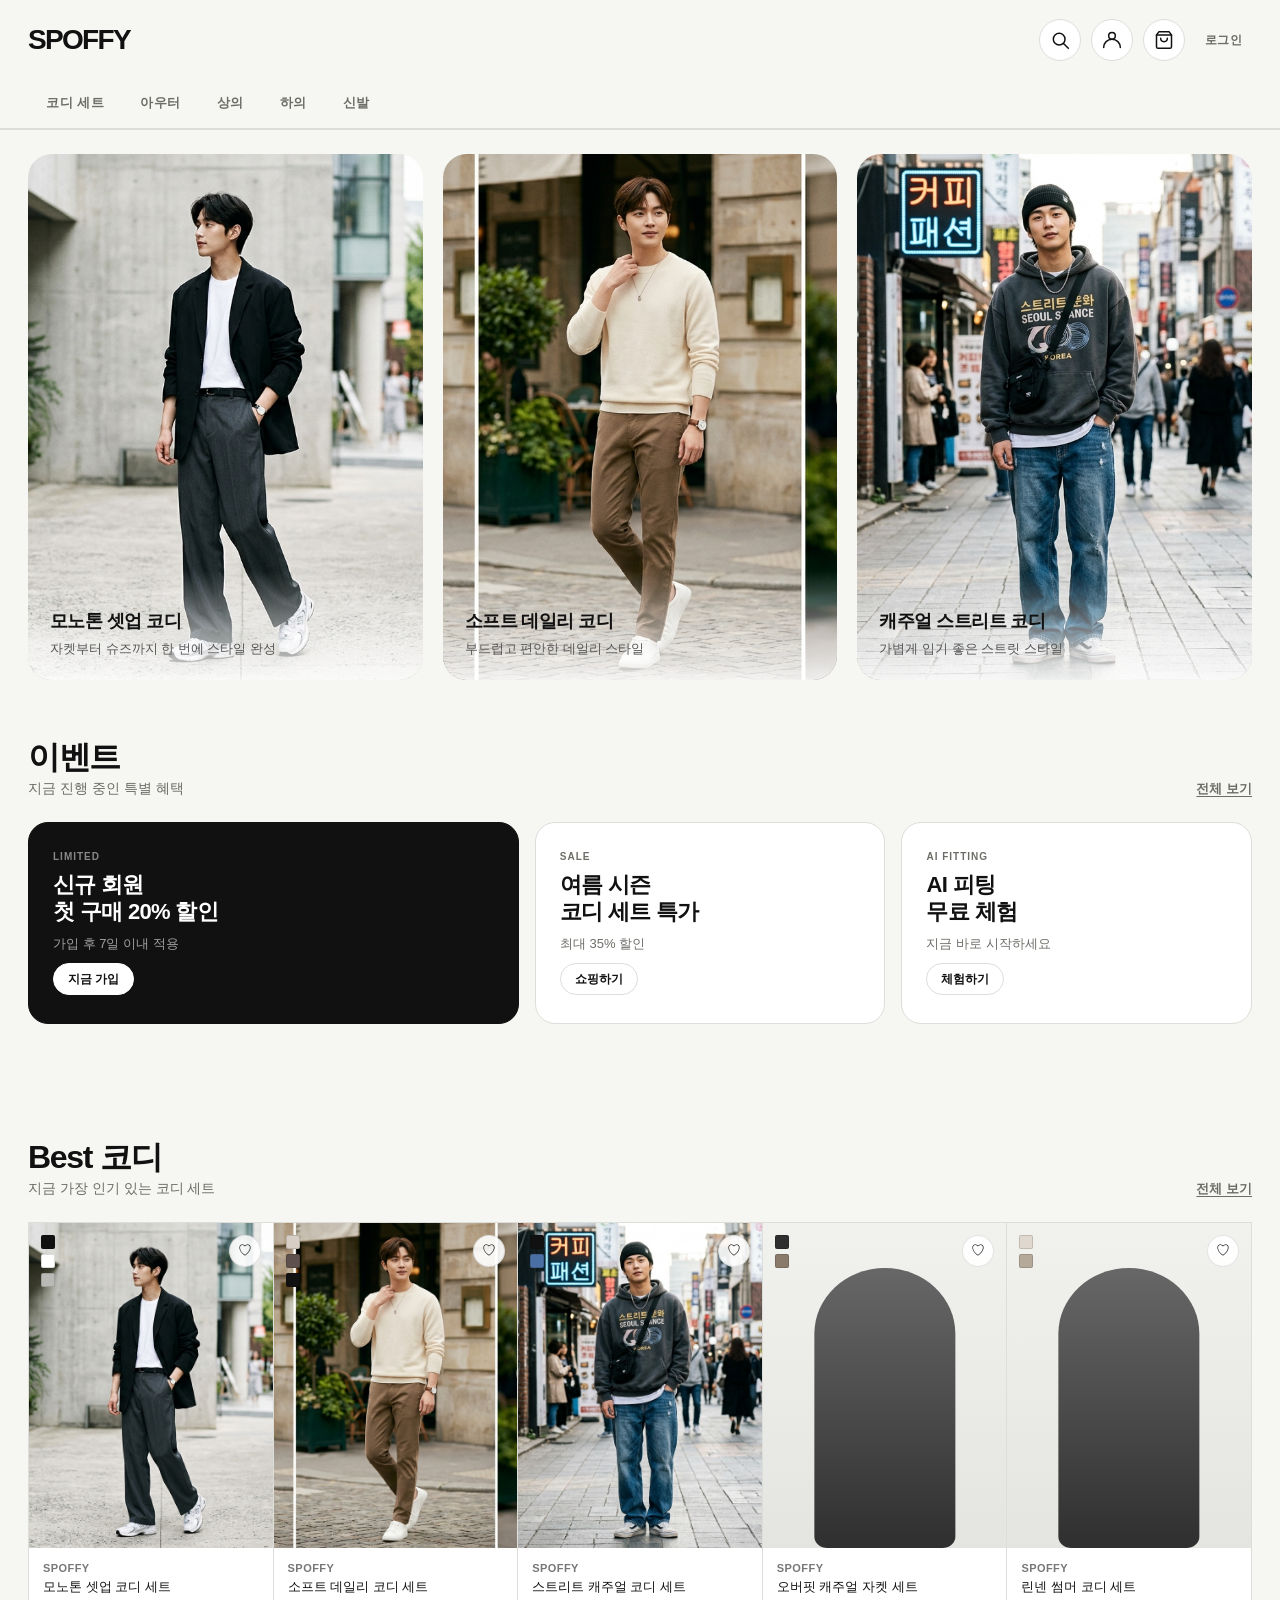
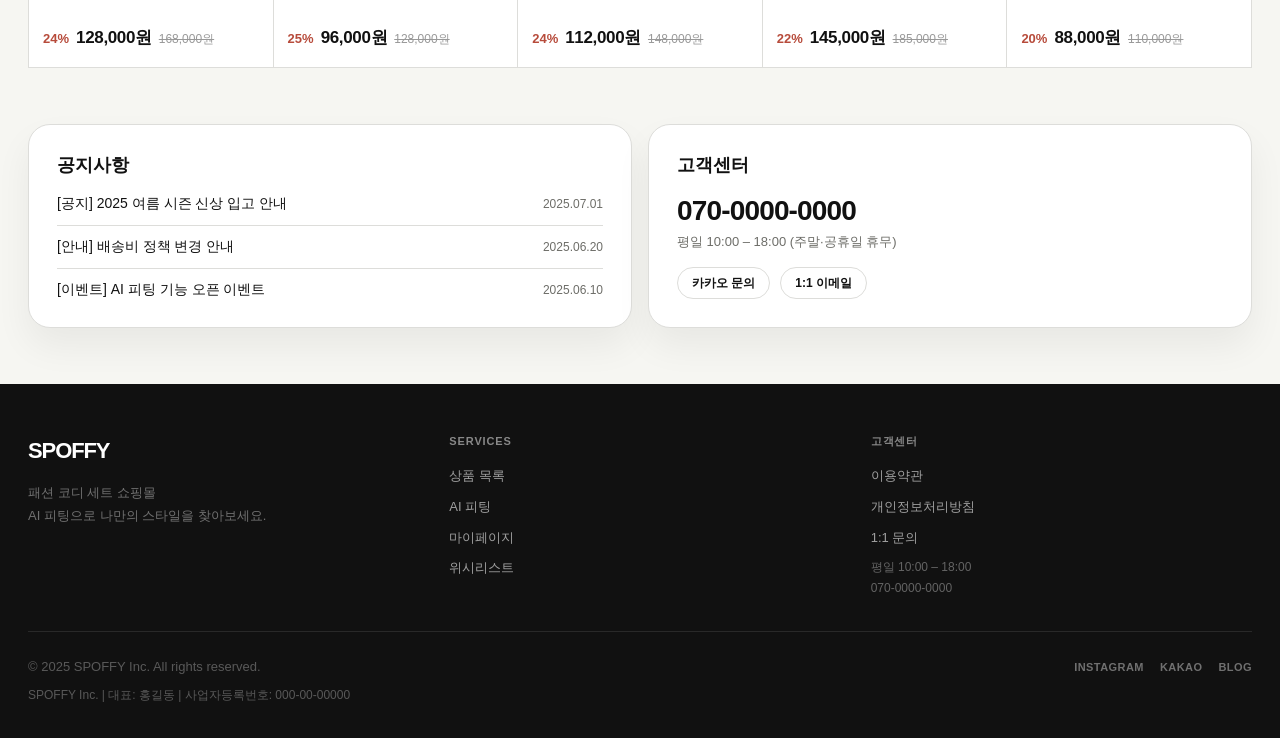
==== index.html @ dd61e9a0 "first" ====
<!DOCTYPE html>
<html lang="ko">
<head>
  <meta charset="utf-8"/>
  <meta name="viewport" content="width=device-width, initial-scale=1.0"/>
  <title>SPOFFY - 패션 코디 세트 쇼핑몰</title>
  <link rel="stylesheet" href="css/common.css"/>
  <link rel="stylesheet" href="css/index.css"/>
</head>
<body>

  <!-- ── HEADER ── -->
  <header class="top-line">
    <div class="wrap topbar">
      <a href="index.html" class="brand" aria-label="SPOFFY 홈">
        <span class="brand-text">Spoffy</span>
      </a>
      <div class="header-actions">
        <button class="icon-action" aria-label="검색" onclick="window.location.href='product-list.html'">
          <svg viewBox="0 0 24 24"><circle cx="11" cy="11" r="7"/><line x1="16.5" y1="16.5" x2="22" y2="22"/></svg>
        </button>
        <a href="mypage.html" class="icon-action" aria-label="마이페이지">
          <svg viewBox="0 0 24 24"><circle cx="12" cy="7" r="4"/><path d="M2 21c0-5.523 4.477-10 10-10s10 4.477 10 10"/></svg>
        </a>
        <a href="cart.html" class="icon-action" aria-label="장바구니" style="position:relative;">
          <svg viewBox="0 0 24 24"><path d="M6 2L3 6v14a2 2 0 002 2h14a2 2 0 002-2V6l-3-4z"/><line x1="3" y1="6" x2="21" y2="6"/><path d="M16 10a4 4 0 01-8 0"/></svg>
          <span class="cart-badge hidden">0</span>
        </a>
        <button id="header-login-btn" class="header-text-btn" onclick="window.location.href='login.html'">로그인</button>
        <button id="header-logout-btn" class="header-text-btn hidden">로그아웃</button>
      </div>
    </div>
    <nav class="category-row" aria-label="카테고리">
      <div class="wrap">
        <ul class="categories">
          <li><a href="product-list.html?cat=set">코디 세트</a></li>
          <li><a href="product-list.html?cat=outer">아우터</a></li>
          <li><a href="product-list.html?cat=top">상의</a></li>
          <li><a href="product-list.html?cat=bottom">하의</a></li>
          <li><a href="product-list.html?cat=shoes">신발</a></li>
        </ul>
      </div>
    </nav>
  </header>

  <!-- ── MAIN ── -->
  <main>

    <!-- B-1. 메인 배너 (카드 그리드) -->
    <section class="hero-section" aria-label="메인 배너">
      <div class="wrap">
        <div class="hero-grid">

          <a href="product-detail.html?id=1" class="hero-card">
            <img src="image/모노톤 셋업 코디 세트.png" alt="모노톤 셋업 코디"/>
            <div class="hero-overlay">
              <strong>모노톤 셋업 코디</strong>
              <span>자켓부터 슈즈까지 한 번에 스타일 완성</span>
            </div>
          </a>

          <a href="product-detail.html?id=2" class="hero-card">
            <img src="image/소프트 데일리 코디.png" alt="소프트 데일리 코디"/>
            <div class="hero-overlay">
              <strong>소프트 데일리 코디</strong>
              <span>부드럽고 편안한 데일리 스타일</span>
            </div>
          </a>

          <a href="product-detail.html?id=3" class="hero-card">
            <img src="image/스트리트 패션.png" alt="스트리트 패션"/>
            <div class="hero-overlay">
              <strong>캐주얼 스트리트 코디</strong>
              <span>가볍게 입기 좋은 스트릿 스타일</span>
            </div>
          </a>

        </div>
      </div>
    </section>

    <!-- B-2. 이벤트 배너 -->
    <section class="section event-section">
      <div class="wrap">
        <div class="section-head">
          <div>
            <h2>이벤트</h2>
            <p>지금 진행 중인 특별 혜택</p>
          </div>
          <a href="product-list.html?cat=event" class="section-link">전체 보기</a>
        </div>
        <div class="event-grid">
          <article class="event-card event-card-primary">
            <div class="event-tag">LIMITED</div>
            <strong class="event-title">신규 회원<br>첫 구매 20% 할인</strong>
            <span class="event-sub">가입 후 7일 이내 적용</span>
            <a href="signup.html" class="btn primary sm event-cta">지금 가입</a>
          </article>
          <article class="event-card">
            <div class="event-tag">SALE</div>
            <strong class="event-title">여름 시즌<br>코디 세트 특가</strong>
            <span class="event-sub">최대 35% 할인</span>
            <a href="product-list.html?cat=set" class="btn sm event-cta">쇼핑하기</a>
          </article>
          <article class="event-card">
            <div class="event-tag">AI FITTING</div>
            <strong class="event-title">AI 피팅<br>무료 체험</strong>
            <span class="event-sub">지금 바로 시작하세요</span>
            <a href="ai-fitting.html" class="btn sm event-cta">체험하기</a>
          </article>
        </div>
      </div>
    </section>

    <!-- Best Products -->
    <section class="section" id="best-section">
      <div class="wrap">
        <div class="section-head">
          <div>
            <h2>Best 코디</h2>
            <p>지금 가장 인기 있는 코디 세트</p>
          </div>
          <a href="product-list.html" class="section-link">전체 보기</a>
        </div>
        <div class="product-grid" id="best-products">
          <!-- JS로 렌더링 -->
        </div>
      </div>
    </section>

    <!-- B-3. 공지 / 고객센터 -->
    <section class="section notice-section">
      <div class="wrap">
        <div class="notice-grid">
          <div class="notice-card panel">
            <h3 class="notice-title">공지사항</h3>
            <ul class="notice-list">
              <li><a href="#">[공지] 2025 여름 시즌 신상 입고 안내</a><span>2025.07.01</span></li>
              <li><a href="#">[안내] 배송비 정책 변경 안내</a><span>2025.06.20</span></li>
              <li><a href="#">[이벤트] AI 피팅 기능 오픈 이벤트</a><span>2025.06.10</span></li>
            </ul>
          </div>
          <div class="notice-card panel">
            <h3 class="notice-title">고객센터</h3>
            <div class="cs-info">
              <p class="cs-number">070-0000-0000</p>
              <p class="cs-hours">평일 10:00 – 18:00 (주말·공휴일 휴무)</p>
              <div style="display:flex;gap:10px;margin-top:16px;">
                <a href="#" class="btn sm">카카오 문의</a>
                <a href="#" class="btn sm">1:1 이메일</a>
              </div>
            </div>
          </div>
        </div>
      </div>
    </section>

  </main>

  <!-- ── FOOTER ── -->
  <footer class="site-footer">
    <div class="wrap">
      <div class="footer-inner">
        <div>
          <div class="footer-brand-text">Spoffy</div>
          <p class="footer-desc">패션 코디 세트 쇼핑몰<br>AI 피팅으로 나만의 스타일을 찾아보세요.</p>
        </div>
        <div class="footer-col">
          <h4>Services</h4>
          <a href="product-list.html">상품 목록</a>
          <a href="ai-fitting.html">AI 피팅</a>
          <a href="mypage.html">마이페이지</a>
          <a href="wishlist.html">위시리스트</a>
        </div>
        <div class="footer-col">
          <h4>고객센터</h4>
          <a href="#">이용약관</a>
          <a href="#">개인정보처리방침</a>
          <a href="#">1:1 문의</a>
          <p style="margin-top:8px;font-size:12px;color:rgba(255,255,255,0.35)">평일 10:00 – 18:00<br>070-0000-0000</p>
        </div>
      </div>
      <div class="footer-bottom">
        <p class="footer-copyright">© 2025 SPOFFY Inc. All rights reserved.</p>
        <div class="footer-sns">
          <a href="#">Instagram</a>
          <a href="#">Kakao</a>
          <a href="#">Blog</a>
        </div>
      </div>
      <p class="footer-info">SPOFFY Inc. | 대표: 홍길동 | 사업자등록번호: 000-00-00000</p>
    </div>
  </footer>

  <div id="toast-container"></div>

  <script src="js/common.js"></script>
  <script src="js/index.js"></script>
</body>
</html>
---- css/common.css ----
/* ========================================
   SPOFFY - Common CSS
   Design System, Layout, Header, Footer, Components
   ======================================== */

/* ── CSS Variables ── */
:root {
  --bg: #f6f6f2;
  --panel: #ffffff;
  --line: #ddddda;
  --text: #111111;
  --muted: #6d6d68;
  --soft: #efefea;
  --accent: #b74b3b;
  --shadow: 0 18px 36px rgba(0, 0, 0, 0.06);
  --shadow-md: 0 8px 20px rgba(0, 0, 0, 0.08);
  --radius: 22px;
  --radius-sm: 14px;
  --max: 1440px;
  --header-h: 80px;
}

/* ── Reset ── */
*, *::before, *::after { box-sizing: border-box; }
html, body {
  margin: 0;
  padding: 0;
  background: var(--bg);
  color: var(--text);
  font-family: Inter, Pretendard, 'Noto Sans KR', Arial, sans-serif;
  -webkit-font-smoothing: antialiased;
}
body.modal-open { overflow: hidden; }
a { color: inherit; text-decoration: none; }
button, input, select, textarea { font: inherit; }
img { display: block; max-width: 100%; }
ul, ol { list-style: none; margin: 0; padding: 0; }
h1, h2, h3, h4, h5, h6 { margin: 0; }
p { margin: 0; }

/* ── Utility ── */
.hidden { display: none !important; }
.sr-only {
  position: absolute; width: 1px; height: 1px;
  padding: 0; margin: -1px; overflow: hidden;
  clip: rect(0,0,0,0); border: 0;
}

/* ── Layout ── */
.wrap {
  max-width: var(--max);
  margin: 0 auto;
  padding: 0 28px;
}
.page { padding: 24px 0 60px; }

/* ── Panel ── */
.panel {
  background: var(--panel);
  border: 1px solid var(--line);
  border-radius: var(--radius);
  box-shadow: var(--shadow);
}

/* ========================================
   HEADER
   ======================================== */
.top-line {
  position: sticky;
  top: 0;
  z-index: 100;
  background: rgba(246, 246, 242, 0.96);
  backdrop-filter: blur(12px);
  -webkit-backdrop-filter: blur(12px);
  border-bottom: 1px solid var(--line);
}

.topbar {
  display: flex;
  align-items: center;
  justify-content: space-between;
  gap: 20px;
  height: var(--header-h);
}

/* Logo */
.brand {
  display: flex;
  align-items: center;
  cursor: pointer;
  text-decoration: none;
  flex-shrink: 0;
}
.brand-text {
  font-size: 28px;
  font-weight: 900;
  letter-spacing: -0.06em;
  color: var(--text);
  text-transform: uppercase;
}

/* Category row */
.category-row {
  border-bottom: 1px solid var(--line);
  background: var(--bg);
}
.categories {
  display: flex;
  gap: 0;
  overflow-x: auto;
  white-space: nowrap;
  padding: 0;
  font-size: 13px;
  font-weight: 700;
  text-transform: uppercase;
  letter-spacing: 0.04em;
  scrollbar-width: none;
}
.categories::-webkit-scrollbar { display: none; }
.categories a {
  padding: 14px 18px;
  color: var(--muted);
  transition: color 0.18s;
  display: inline-flex;
  align-items: center;
  border-bottom: 2px solid transparent;
}
.categories a:hover,
.categories a.active {
  color: var(--text);
  border-bottom-color: var(--text);
}

/* Header actions */
.header-actions {
  display: flex;
  align-items: center;
  gap: 10px;
  flex-shrink: 0;
}
.icon-action {
  width: 42px;
  height: 42px;
  border-radius: 50%;
  border: 1px solid var(--line);
  background: #fff;
  display: grid;
  place-items: center;
  cursor: pointer;
  transition: transform 0.18s, box-shadow 0.18s;
  color: var(--text);
  position: relative;
}
.icon-action:hover {
  transform: translateY(-1px);
  box-shadow: var(--shadow-md);
}

/* Cart badge */
.cart-badge {
  position: absolute;
  top: -4px;
  right: -4px;
  min-width: 18px;
  height: 18px;
  border-radius: 999px;
  background: var(--text);
  color: #fff;
  font-size: 10px;
  font-weight: 800;
  display: flex;
  align-items: center;
  justify-content: center;
  padding: 0 4px;
  line-height: 1;
}
.cart-badge.hidden { display: none; }

/* SVG icons */
.icon-action svg {
  width: 20px;
  height: 20px;
  stroke: currentColor;
  fill: none;
  stroke-width: 1.8;
  stroke-linecap: round;
  stroke-linejoin: round;
}

/* Login/Logout text button */
.header-text-btn {
  background: none;
  border: none;
  padding: 6px 10px;
  cursor: pointer;
  font-size: 12px;
  font-weight: 700;
  text-transform: uppercase;
  letter-spacing: 0.04em;
  color: var(--muted);
  transition: color 0.18s;
}
.header-text-btn:hover { color: var(--text); }

/* ========================================
   FOOTER
   ======================================== */
.site-footer {
  background: var(--text);
  color: rgba(255, 255, 255, 0.6);
  padding: 48px 0 32px;
  font-size: 13px;
  line-height: 1.75;
}
.footer-inner {
  display: grid;
  grid-template-columns: 1fr 1fr 1fr;
  gap: 40px;
  padding-bottom: 32px;
  border-bottom: 1px solid rgba(255, 255, 255, 0.1);
}
.footer-brand-text {
  font-size: 22px;
  font-weight: 900;
  letter-spacing: -0.05em;
  color: #fff;
  text-transform: uppercase;
  margin-bottom: 12px;
}
.footer-desc { color: rgba(255, 255, 255, 0.4); }
.footer-col h4 {
  font-size: 11px;
  font-weight: 800;
  letter-spacing: 0.08em;
  text-transform: uppercase;
  color: rgba(255, 255, 255, 0.5);
  margin-bottom: 14px;
}
.footer-col a {
  display: block;
  color: rgba(255, 255, 255, 0.6);
  margin-bottom: 8px;
  transition: color 0.18s;
}
.footer-col a:hover { color: #fff; }
.footer-bottom {
  display: flex;
  align-items: center;
  justify-content: space-between;
  gap: 16px;
  padding-top: 24px;
  flex-wrap: wrap;
}
.footer-copyright { color: rgba(255, 255, 255, 0.3); }
.footer-sns {
  display: flex;
  gap: 16px;
}
.footer-sns a {
  color: rgba(255, 255, 255, 0.4);
  font-size: 11px;
  font-weight: 700;
  letter-spacing: 0.04em;
  text-transform: uppercase;
  transition: color 0.18s;
}
.footer-sns a:hover { color: #fff; }
.footer-info {
  font-size: 12px;
  color: rgba(255, 255, 255, 0.3);
  margin-top: 6px;
}

/* ========================================
   COMMON COMPONENTS
   ======================================== */

/* Buttons */
.btn {
  display: inline-flex;
  align-items: center;
  justify-content: center;
  gap: 8px;
  border: 1px solid var(--line);
  background: #fff;
  color: var(--text);
  border-radius: 999px;
  padding: 13px 20px;
  cursor: pointer;
  font-size: 14px;
  font-weight: 700;
  line-height: 1;
  transition: background 0.18s, color 0.18s, border-color 0.18s, transform 0.12s, box-shadow 0.18s;
  white-space: nowrap;
}
.btn:hover { transform: translateY(-1px); box-shadow: var(--shadow-md); }
.btn:active { transform: translateY(0); }
.btn.primary {
  background: var(--text);
  color: #fff;
  border-color: var(--text);
}
.btn.primary:hover { background: #333; border-color: #333; }
.btn.accent {
  background: var(--text);
  color: #fff;
  border-color: var(--text);
  box-shadow: 0 14px 24px rgba(0, 0, 0, 0.10);
}
.btn.wide { width: 100%; }
.btn.lg { padding: 16px 28px; font-size: 15px; }
.btn.sm { padding: 9px 14px; font-size: 12px; }
.btn:disabled {
  opacity: 0.4;
  cursor: not-allowed;
  transform: none;
  box-shadow: none;
}

/* Form inputs */
.form-group { display: grid; gap: 6px; }
.form-label {
  font-size: 12px;
  font-weight: 800;
  letter-spacing: 0.04em;
  text-transform: uppercase;
  color: var(--muted);
}
.input {
  width: 100%;
  padding: 14px 16px;
  border: 1px solid var(--line);
  border-radius: var(--radius-sm);
  background: #fff;
  outline: none;
  font-size: 14px;
  transition: border-color 0.18s;
}
.input:focus { border-color: var(--text); }
.input.error { border-color: var(--accent); }
.input-error-msg {
  font-size: 12px;
  color: var(--accent);
}
select.input {
  appearance: none;
  -webkit-appearance: none;
  background-image: url("data:image/svg+xml,%3Csvg xmlns='http://www.w3.org/2000/svg' width='12' height='8' viewBox='0 0 12 8'%3E%3Cpath d='M1 1l5 5 5-5' stroke='%23666' stroke-width='1.5' fill='none' stroke-linecap='round'/%3E%3C/svg%3E");
  background-repeat: no-repeat;
  background-position: right 14px center;
  padding-right: 36px;
  cursor: pointer;
}

/* Checkbox */
.checkbox-label {
  display: flex;
  align-items: center;
  gap: 10px;
  cursor: pointer;
  font-size: 14px;
}
.checkbox-label input[type="checkbox"] {
  width: 18px;
  height: 18px;
  accent-color: var(--text);
  cursor: pointer;
  flex-shrink: 0;
}

/* Chip / Tag filters */
.chip-bar { display: flex; gap: 8px; flex-wrap: wrap; }
.chip {
  border: 1px solid var(--line);
  background: #fff;
  padding: 9px 14px;
  border-radius: 999px;
  font-size: 13px;
  font-weight: 700;
  cursor: pointer;
  transition: background 0.15s, border-color 0.15s, color 0.15s;
}
.chip:hover { border-color: var(--text); }
.chip.active {
  background: var(--text);
  border-color: var(--text);
  color: #fff;
}

/* Accordion */
.accordion { display: grid; gap: 10px; }
.acc-item {
  border: 1px solid var(--line);
  border-radius: 16px;
  overflow: hidden;
  background: #fff;
}
.acc-head {
  width: 100%;
  display: flex;
  align-items: center;
  justify-content: space-between;
  gap: 12px;
  padding: 15px 18px;
  background: #fff;
  border: 0;
  cursor: pointer;
  font-size: 14px;
  font-weight: 700;
  text-align: left;
  transition: background 0.15s;
}
.acc-head:hover { background: var(--soft); }
.acc-arrow {
  font-size: 18px;
  color: var(--muted);
  transition: transform 0.2s;
  flex-shrink: 0;
  line-height: 1;
}
.acc-item.open .acc-arrow { transform: rotate(180deg); }
.acc-body {
  padding: 0 18px 16px;
  color: #555;
  display: none;
  line-height: 1.75;
  font-size: 14px;
}
.acc-item.open .acc-body { display: block; }

/* Toast */
#toast-container {
  position: fixed;
  bottom: 28px;
  left: 50%;
  transform: translateX(-50%);
  z-index: 9999;
  display: flex;
  flex-direction: column;
  gap: 10px;
  pointer-events: none;
}
.toast {
  background: var(--text);
  color: #fff;
  padding: 14px 22px;
  border-radius: 999px;
  font-size: 14px;
  font-weight: 600;
  box-shadow: 0 8px 24px rgba(0, 0, 0, 0.2);
  white-space: nowrap;
  animation: toast-in 0.25s ease;
  pointer-events: auto;
}
.toast.fade-out { animation: toast-out 0.25s ease forwards; }
@keyframes toast-in {
  from { opacity: 0; transform: translateY(12px); }
  to { opacity: 1; transform: translateY(0); }
}
@keyframes toast-out {
  from { opacity: 1; transform: translateY(0); }
  to { opacity: 0; transform: translateY(12px); }
}

/* Modal overlay */
.overlay {
  position: fixed;
  inset: 0;
  background: rgba(0, 0, 0, 0.38);
  z-index: 200;
  display: none;
  align-items: center;
  justify-content: center;
  padding: 18px;
  backdrop-filter: blur(4px);
}
.overlay.show { display: flex; }
.modal {
  width: min(720px, 100%);
  background: #fff;
  border-radius: 26px;
  border: 1px solid var(--line);
  box-shadow: 0 24px 50px rgba(0, 0, 0, 0.16);
  padding: 28px;
  max-height: 90vh;
  overflow-y: auto;
}
.modal-head {
  display: flex;
  align-items: flex-start;
  justify-content: space-between;
  gap: 16px;
  margin-bottom: 20px;
}
.modal-head h3 {
  font-size: 26px;
  font-weight: 800;
  letter-spacing: -0.04em;
  margin-top: 4px;
}
.close-btn {
  width: 40px;
  height: 40px;
  border-radius: 50%;
  border: 1px solid var(--line);
  background: #fff;
  cursor: pointer;
  font-size: 20px;
  display: grid;
  place-items: center;
  color: var(--muted);
  flex-shrink: 0;
  transition: background 0.15s;
}
.close-btn:hover { background: var(--soft); }

/* Section headings */
.section { padding: 56px 0; }
.section-head {
  display: flex;
  align-items: flex-end;
  justify-content: space-between;
  gap: 20px;
  margin-bottom: 24px;
}
.section-head h2 {
  font-size: 32px;
  letter-spacing: -0.04em;
}
.section-head p { color: var(--muted); font-size: 14px; }
.section-link {
  font-size: 13px;
  font-weight: 700;
  color: var(--muted);
  text-decoration: underline;
  text-underline-offset: 3px;
  white-space: nowrap;
  transition: color 0.15s;
}
.section-link:hover { color: var(--text); }

/* Product card (shared) */
.product-grid {
  display: grid;
  grid-template-columns: repeat(5, 1fr);
  border-top: 1px solid var(--line);
  border-left: 1px solid var(--line);
  background: var(--panel);
}
.product-card {
  background: #fff;
  border-right: 1px solid var(--line);
  border-bottom: 1px solid var(--line);
  cursor: pointer;
  transition: box-shadow 0.2s;
}
.product-card:hover { z-index: 1; box-shadow: var(--shadow); }
.product-thumb {
  aspect-ratio: 3 / 4;
  background: linear-gradient(180deg, #f1f1ee 0%, #e4e4e0 100%);
  position: relative;
  overflow: hidden;
}
.product-thumb-img {
  width: 100%;
  height: 100%;
  object-fit: cover;
  display: block;
}
.product-thumb-placeholder::after {
  content: "";
  position: absolute;
  left: 50%;
  bottom: 0;
  transform: translateX(-50%);
  width: 58%;
  height: 86%;
  border-radius: 150px 150px 28px 28px / 140px 140px 24px 24px;
  background: linear-gradient(180deg, #676767, #2f2f2f);
}
.swatches {
  position: absolute;
  left: 12px;
  top: 12px;
  display: flex;
  flex-direction: column;
  gap: 5px;
}
.swatches span {
  width: 14px;
  height: 14px;
  border: 1px solid rgba(0, 0, 0, 0.14);
  display: block;
  border-radius: 2px;
}
.wish-btn {
  position: absolute;
  right: 12px;
  top: 12px;
  width: 32px;
  height: 32px;
  border-radius: 50%;
  border: 1px solid rgba(0, 0, 0, 0.1);
  background: rgba(255, 255, 255, 0.9);
  display: grid;
  place-items: center;
  cursor: pointer;
  font-size: 14px;
  transition: background 0.15s;
}
.wish-btn:hover { background: #fff; }
.wish-btn.is-wish { color: var(--accent); }
.product-body { padding: 14px 14px 18px; }
.product-brand {
  font-size: 11px;
  color: #777;
  font-weight: 700;
  text-transform: uppercase;
  letter-spacing: 0.04em;
  margin-bottom: 4px;
}
.product-title { font-size: 13px; line-height: 1.45; min-height: 38px; }
.price-row {
  margin-top: 10px;
  display: flex;
  align-items: baseline;
  gap: 7px;
  flex-wrap: wrap;
}
.discount { font-size: 13px; font-weight: 800; color: var(--accent); }
.price { font-size: 17px; font-weight: 800; letter-spacing: -0.02em; }
.original-price { font-size: 12px; color: #999; text-decoration: line-through; }

/* Loading state */
.loading-state {
  padding: 60px 24px;
  text-align: center;
  color: var(--muted);
}
.spinner {
  width: 36px;
  height: 36px;
  border: 3px solid var(--line);
  border-top-color: var(--text);
  border-radius: 50%;
  animation: spin 0.7s linear infinite;
  margin: 0 auto 16px;
}
@keyframes spin { to { transform: rotate(360deg); } }

/* Empty state */
.empty-state {
  padding: 80px 24px;
  text-align: center;
  color: var(--muted);
}
.empty-state .empty-icon {
  font-size: 48px;
  margin-bottom: 16px;
  opacity: 0.4;
}
.empty-state h3 {
  font-size: 20px;
  color: var(--text);
  margin-bottom: 8px;
}
.empty-state p { font-size: 14px; }

/* Status info box */
.status-box {
  padding: 16px 18px;
  border-radius: 16px;
  background: #fbfbf8;
  border: 1px solid #ecece8;
  line-height: 1.75;
  color: #555;
  font-size: 14px;
}

/* ========================================
   RESPONSIVE
   ======================================== */
@media (max-width: 1100px) {
  .product-grid { grid-template-columns: repeat(3, 1fr); }
}
@media (max-width: 760px) {
  :root { --header-h: 68px; }
  .wrap { padding: 0 16px; }
  .brand-text { font-size: 22px; }
  .product-grid { grid-template-columns: repeat(2, 1fr); }
  .section { padding: 36px 0; }
  .section-head h2 { font-size: 24px; }
  .footer-inner { grid-template-columns: 1fr; gap: 28px; }
  .footer-bottom { flex-direction: column; align-items: flex-start; gap: 12px; }
  .header-text-btn { display: none; }
}
---- css/index.css ----
/* ========================================
   SPOFFY - 메인 페이지 (index.css)
   ======================================== */

/* ── Hero Banner (카드 그리드) ── */
.hero-section { padding: 24px 0 0; }

/* 3열 카드 그리드 */
.hero-grid {
  display: grid;
  grid-template-columns: repeat(3, 1fr);
  gap: 20px;
}

/* 카드 공통 */
.hero-card {
  display: block;
  position: relative;
  border-radius: 24px;
  overflow: hidden;
  aspect-ratio: 3 / 4;          /* 세로 비율 고정 */
  background: linear-gradient(180deg, #f2f2ef 0%, #e0e0db 100%);
  text-decoration: none;
  cursor: pointer;
  transition: transform 0.22s ease, box-shadow 0.22s ease;
}
.hero-card:hover {
  transform: translateY(-6px);
  box-shadow: 0 20px 48px rgba(0, 0, 0, 0.13);
}

/* 카드 이미지 */
.hero-card img {
  position: absolute;
  inset: 0;
  width: 100%;
  height: 100%;
  object-fit: cover;
  display: block;
  transition: transform 0.4s ease;
}
.hero-card:hover img { transform: scale(1.03); }

/* 하단 텍스트 오버레이 */
.hero-overlay {
  position: absolute;
  bottom: 0;
  left: 0;
  right: 0;
  padding: 40px 22px 22px;
  background: linear-gradient(to top, rgba(255, 255, 255, 0.88) 0%, transparent 100%);
  display: flex;
  flex-direction: column;
  gap: 6px;
}
.hero-overlay strong {
  display: block;
  font-size: 18px;
  font-weight: 800;
  letter-spacing: -0.03em;
  color: #111;
  line-height: 1.2;
}
.hero-overlay span {
  font-size: 13px;
  color: #555;
  line-height: 1.5;
}

/* ── Event Section ── */
.event-grid {
  display: grid;
  grid-template-columns: 1.4fr 1fr 1fr;
  gap: 16px;
}

.event-card {
  background: var(--panel);
  border: 1px solid var(--line);
  border-radius: 20px;
  padding: 28px 24px;
  display: flex;
  flex-direction: column;
  gap: 10px;
  position: relative;
  overflow: hidden;
  transition: box-shadow 0.2s;
}
.event-card:hover { box-shadow: var(--shadow); }
.event-card-primary {
  background: var(--text);
  color: #fff;
  border-color: var(--text);
}
.event-card-primary .event-tag { color: rgba(255,255,255,0.5); }
.event-card-primary .event-title { color: #fff; }
.event-card-primary .event-sub { color: rgba(255,255,255,0.6); }
.event-card-primary .event-cta {
  background: #fff;
  color: var(--text);
  border-color: #fff;
  align-self: flex-start;
  margin-top: auto;
}

.event-tag {
  font-size: 10px;
  font-weight: 800;
  letter-spacing: 0.1em;
  text-transform: uppercase;
  color: var(--muted);
}
.event-title {
  font-size: 22px;
  font-weight: 800;
  letter-spacing: -0.03em;
  line-height: 1.2;
  color: var(--text);
}
.event-sub {
  font-size: 13px;
  color: var(--muted);
}
.event-cta {
  align-self: flex-start;
  margin-top: auto;
}

/* ── Notice / CS Section ── */
.notice-section { padding-top: 0; }
.notice-grid {
  display: grid;
  grid-template-columns: 1fr 1fr;
  gap: 16px;
}
.notice-card { padding: 28px; }
.notice-title {
  font-size: 18px;
  font-weight: 800;
  margin-bottom: 18px;
}
.notice-list { display: grid; gap: 12px; }
.notice-list li {
  display: flex;
  align-items: center;
  justify-content: space-between;
  gap: 12px;
  padding-bottom: 12px;
  border-bottom: 1px solid var(--line);
  font-size: 14px;
}
.notice-list li:last-child { border-bottom: 0; padding-bottom: 0; }
.notice-list a { color: var(--text); transition: color 0.15s; }
.notice-list a:hover { color: var(--muted); }
.notice-list span { font-size: 12px; color: var(--muted); white-space: nowrap; flex-shrink: 0; }

.cs-number {
  font-size: 28px;
  font-weight: 800;
  letter-spacing: -0.03em;
}
.cs-hours {
  font-size: 13px;
  color: var(--muted);
  margin-top: 6px;
}

/* ── Responsive ── */
@media (max-width: 1100px) {
  /* 태블릿: 2열 그리드, 세 번째 카드는 full-width */
  .hero-grid { grid-template-columns: repeat(2, 1fr); gap: 16px; }
  .hero-card:last-child { grid-column: span 2; aspect-ratio: 16 / 7; }
  .event-grid { grid-template-columns: 1fr 1fr; }
  .event-card-primary { grid-column: span 2; }
}
@media (max-width: 760px) {
  /* 모바일: 1열 세로 스택 */
  .hero-grid { grid-template-columns: 1fr; gap: 14px; }
  .hero-card { aspect-ratio: 4 / 3; }          /* 모바일은 가로형 비율 */
  .hero-card:last-child { grid-column: auto; } /* span 해제 */
  .hero-overlay strong { font-size: 16px; }
  .event-grid { grid-template-columns: 1fr; }
  .event-card-primary { grid-column: auto; }
  .notice-grid { grid-template-columns: 1fr; }
}
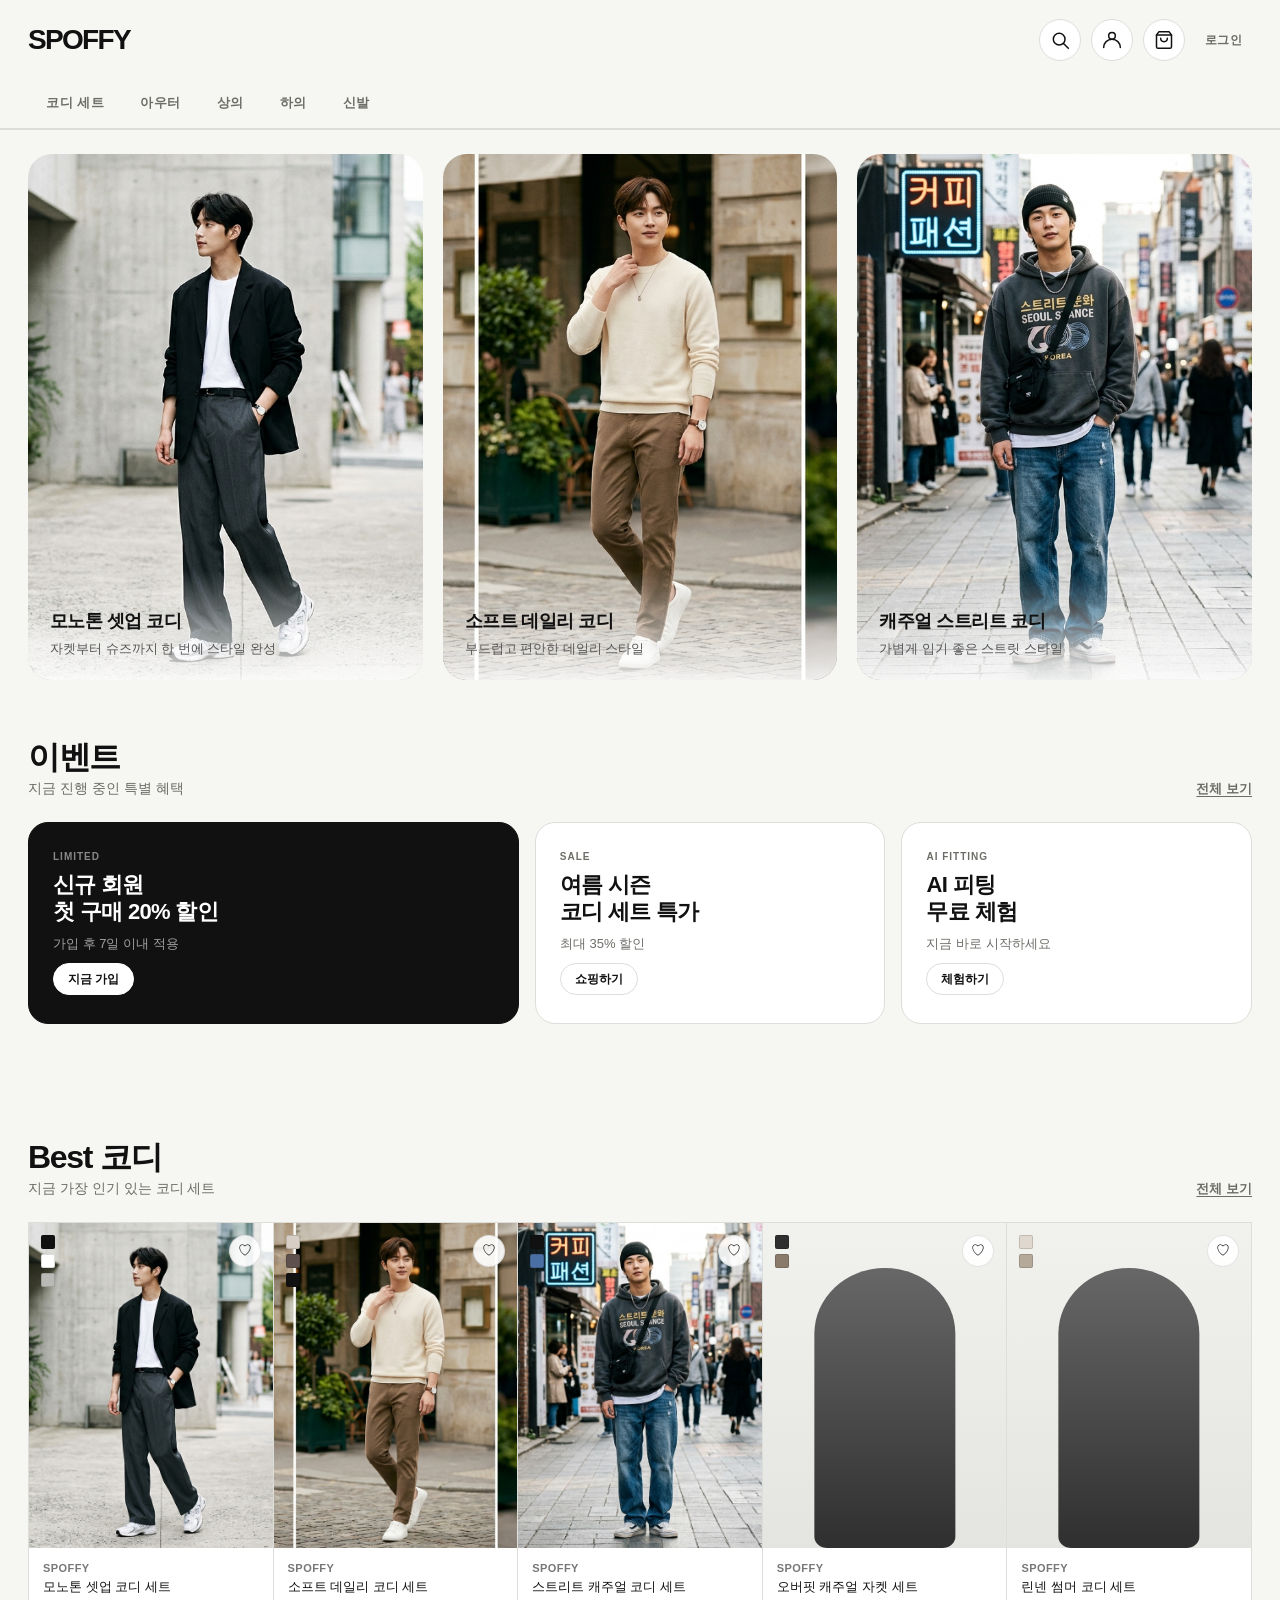
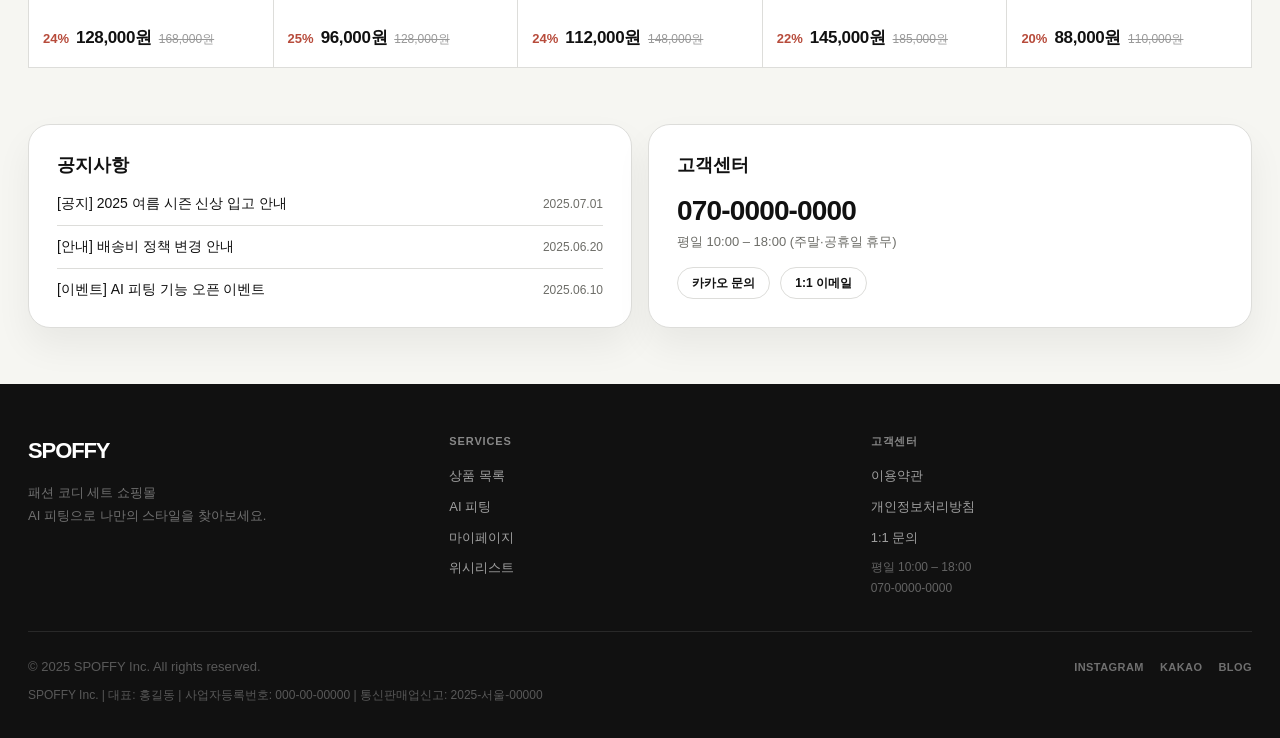
==== commit a5dc337f: "login.js 수정, config.js. js 생성, header.html, footer.html 파일 생성" ====
--- a/index.html
+++ b/index.html
@@ -9,39 +9,7 @@
 </head>
 <body>
 
-  <!-- ── HEADER ── -->
-  <header class="top-line">
-    <div class="wrap topbar">
-      <a href="index.html" class="brand" aria-label="SPOFFY 홈">
-        <span class="brand-text">Spoffy</span>
-      </a>
-      <div class="header-actions">
-        <button class="icon-action" aria-label="검색" onclick="window.location.href='product-list.html'">
-          <svg viewBox="0 0 24 24"><circle cx="11" cy="11" r="7"/><line x1="16.5" y1="16.5" x2="22" y2="22"/></svg>
-        </button>
-        <a href="mypage.html" class="icon-action" aria-label="마이페이지">
-          <svg viewBox="0 0 24 24"><circle cx="12" cy="7" r="4"/><path d="M2 21c0-5.523 4.477-10 10-10s10 4.477 10 10"/></svg>
-        </a>
-        <a href="cart.html" class="icon-action" aria-label="장바구니" style="position:relative;">
-          <svg viewBox="0 0 24 24"><path d="M6 2L3 6v14a2 2 0 002 2h14a2 2 0 002-2V6l-3-4z"/><line x1="3" y1="6" x2="21" y2="6"/><path d="M16 10a4 4 0 01-8 0"/></svg>
-          <span class="cart-badge hidden">0</span>
-        </a>
-        <button id="header-login-btn" class="header-text-btn" onclick="window.location.href='login.html'">로그인</button>
-        <button id="header-logout-btn" class="header-text-btn hidden">로그아웃</button>
-      </div>
-    </div>
-    <nav class="category-row" aria-label="카테고리">
-      <div class="wrap">
-        <ul class="categories">
-          <li><a href="product-list.html?cat=set">코디 세트</a></li>
-          <li><a href="product-list.html?cat=outer">아우터</a></li>
-          <li><a href="product-list.html?cat=top">상의</a></li>
-          <li><a href="product-list.html?cat=bottom">하의</a></li>
-          <li><a href="product-list.html?cat=shoes">신발</a></li>
-        </ul>
-      </div>
-    </nav>
-  </header>
+  <div id="header"></div>
 
   <!-- ── MAIN ── -->
   <main>
@@ -157,42 +125,7 @@
 
   </main>
 
-  <!-- ── FOOTER ── -->
-  <footer class="site-footer">
-    <div class="wrap">
-      <div class="footer-inner">
-        <div>
-          <div class="footer-brand-text">Spoffy</div>
-          <p class="footer-desc">패션 코디 세트 쇼핑몰<br>AI 피팅으로 나만의 스타일을 찾아보세요.</p>
-        </div>
-        <div class="footer-col">
-          <h4>Services</h4>
-          <a href="product-list.html">상품 목록</a>
-          <a href="ai-fitting.html">AI 피팅</a>
-          <a href="mypage.html">마이페이지</a>
-          <a href="wishlist.html">위시리스트</a>
-        </div>
-        <div class="footer-col">
-          <h4>고객센터</h4>
-          <a href="#">이용약관</a>
-          <a href="#">개인정보처리방침</a>
-          <a href="#">1:1 문의</a>
-          <p style="margin-top:8px;font-size:12px;color:rgba(255,255,255,0.35)">평일 10:00 – 18:00<br>070-0000-0000</p>
-        </div>
-      </div>
-      <div class="footer-bottom">
-        <p class="footer-copyright">© 2025 SPOFFY Inc. All rights reserved.</p>
-        <div class="footer-sns">
-          <a href="#">Instagram</a>
-          <a href="#">Kakao</a>
-          <a href="#">Blog</a>
-        </div>
-      </div>
-      <p class="footer-info">SPOFFY Inc. | 대표: 홍길동 | 사업자등록번호: 000-00-00000</p>
-    </div>
-  </footer>
-
-  <div id="toast-container"></div>
+  <div id="footer"></div>
 
   <script src="js/common.js"></script>
   <script src="js/index.js"></script>
